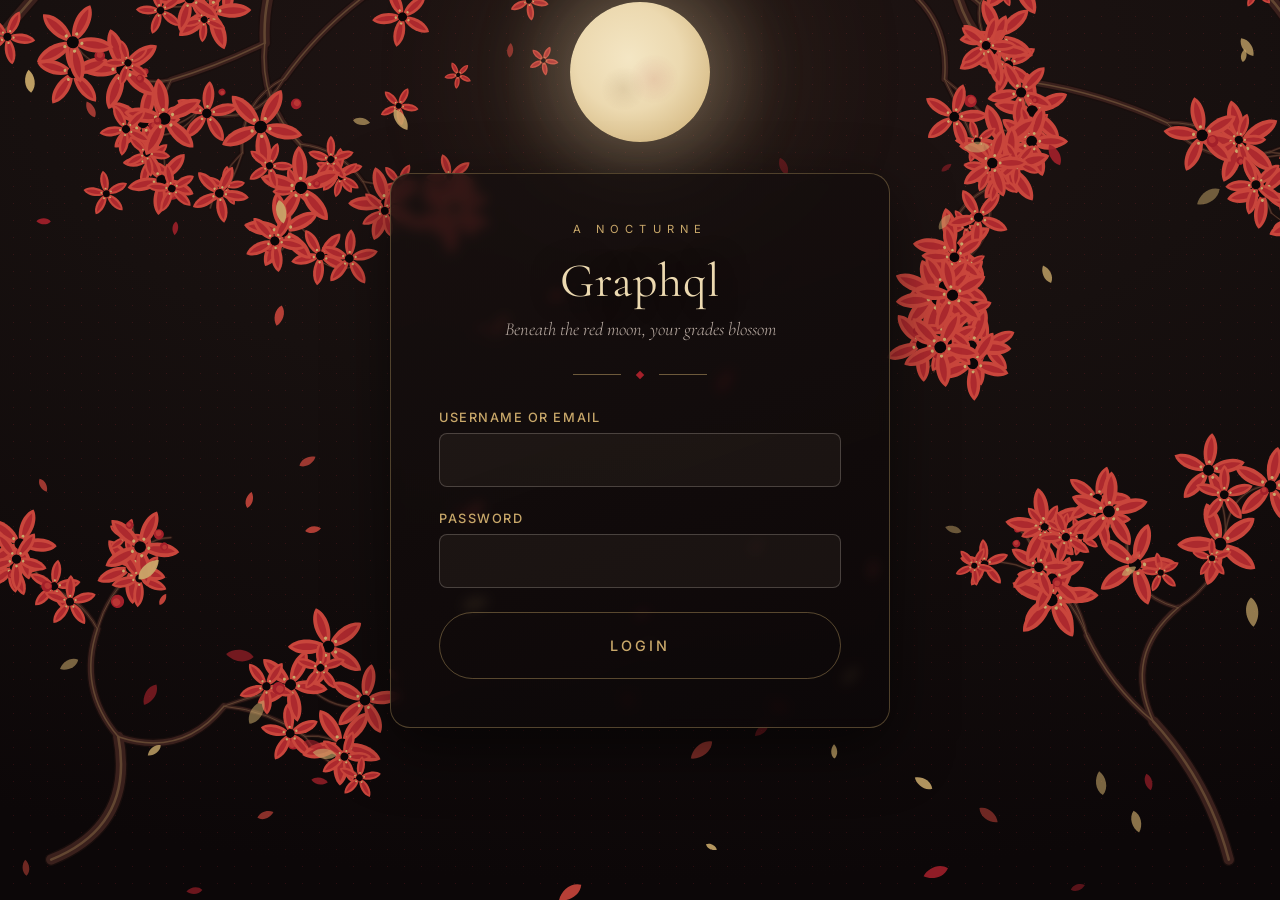
==== index.html @ 43891d24 ""ok2"" ====
<!doctype html>
<html lang="en">
<head>
  <meta charset="UTF-8" />
  <meta name="viewport" content="width=device-width, initial-scale=1.0" />
  <title>Reboot Profile - Night Blossoms</title>
  <link rel="preconnect" href="https://fonts.googleapis.com">
  <link rel="stylesheet" href="https://fonts.googleapis.com/css2?family=Cormorant+Garamond:wght@300;400;500;600&family=Inter:wght@400;500;600&display=swap">
  <link rel="stylesheet" href="/static/style.css" />
</head>
<body>
  <!-- Falling petals, drifting above everything -->
  <canvas id="petal-canvas"></canvas>

  <!-- LOGIN VIEW -->
  <section id="login-view" class="login-container">
    <!-- Elegant blossom tree background -->
    <svg class="blossom-tree-svg" data-width="1000" data-height="800"></svg>

    <!-- Moon -->
    <div class="moon-glow"></div>

    <div class="login-card">
      <p class="login-eyebrow">A Nocturne</p>
      <h1>Graphql</h1>
      <p class="login-subtitle">Beneath the red moon, your grades blossom</p>
      <div class="login-divider">
        <span class="line"></span>
        <span class="dot"></span>
        <span class="line"></span>
      </div>
      <form id="login-form">
        <div class="form-group">
          <label for="identifier">Username or Email</label>
          <input id="identifier" type="text" required />
        </div>

        <div class="form-group">
          <label for="password">Password</label>
          <input id="password" type="password" required />
        </div>

        <button type="submit" class="btn-login">Login</button>
      </form>
      <p id="login-error" class="error-message"></p>
    </div>
  </section>

  <!-- PROFILE VIEW -->
  <div id="profile-view" class="profile-container" style="display:none;">
    <!-- LEFT SIDEBAR -->
    <aside class="sidebar">
      <p class="sidebar-brand">Graphql</p>
      <p class="sidebar-eyebrow">Night Blossoms</p>
      <nav class="nav-menu">
        <button class="nav-item active" data-section="basic-section">
          <span class="nav-label">Profile</span>
        </button>
        <button class="nav-item" data-section="xp-section">
          <span class="nav-label">XP Amount</span>
        </button>
        <button class="nav-item" data-section="progress-section">
          <span class="nav-label">Grades</span>
        </button>
      </nav>
      <button id="logout-button" class="logout-btn">Logout</button>
    </aside>

    <!-- MAIN CONTENT -->
    <main class="main-content">
      <header class="profile-header">
        <p class="eyebrow">A Nocturne</p>
        <h1 id="welcome-title">My Profile</h1>
      </header>

      <!-- SECTION 1: PROFILE -->
      <section id="basic-section" class="content-section">
        <h2>Profile</h2>
        <div class="basic-grid">
          <div class="info-card">
            <ul id="basic-id" class="info-list"></ul>
          </div>
          <div class="info-card">
            <ul id="basic-audit" class="info-list"></ul>
          </div>
        </div>
      </section>

      <!-- SECTION 2: XP Amount -->
      <section id="xp-section" class="content-section">
        <h2>XP Amount</h2>
        <div class="stats-grid section-pair-grid">
          <div class="info-card">
            <ul id="xp-info" class="info-list"></ul>
          </div>
          <div class="graph-container">
            <h3>XP by Project</h3>
            <svg id="xp-by-project-graph" viewBox="0 0 900 400"></svg>
          </div>
        </div>
      </section>

      <!-- SECTION 3: GRADES -->
      <section id="progress-section" class="content-section">
        <h2>Grades</h2>
        <div class="progress-filter">
          <label for="progress-event-select">Change the event:</label>
          <select id="progress-event-select"></select>
        </div>
        <div class="stats-grid section-pair-grid">
          <div class="info-card">
            <ul id="progress-info" class="info-list"></ul>
          </div>
          <div class="graph-container">
            <h3>Solved / To Solve</h3>
            <svg id="pass-fail-ratio-graph" viewBox="0 0 420 320"></svg>
          </div>
        </div>
      </section>
    </main>
  </div>

  <!-- scripts -->
  <script src="./js/blossom-tree.js"></script>
  <script src="./js/petal-canvas.js"></script>
  <script src="./js/config.js"></script>
  <script src="./js/query.js"></script>
  <script src="./js/graphs.js"></script>
  <script src="./js/app.js"></script>
  <script src="./js/sidebar.js"></script>
</body>
</html>
---- static/style.css ----
:root {
  /* Night Blossoms palette */
  --night: #17100f;
  --night-deep: #0c0708;
  --crimson: #a3202a;
  --ember: #c9463c;
  --gold: #c9a86a;
  --moon: #ecd9b0;
  --mist: #d8c9bf;

  --font-serif: 'Cormorant Garamond', Georgia, 'Times New Roman', serif;
  --font-sans: 'Inter', 'Segoe UI', Tahoma, Geneva, Verdana, sans-serif;

  /* Spacing */
  --spacing-xs: 0.5rem;
  --spacing-sm: 1rem;
  --spacing-md: 1.5rem;
  --spacing-lg: 2rem;
  --spacing-xl: 3rem;

  --transition: 0.35s ease;
}

* {
  margin: 0;
  padding: 0;
  box-sizing: border-box;
}

html {
  scroll-behavior: smooth;
}

body {
  font-family: var(--font-sans);
  background:
    radial-gradient(120% 90% at 50% 8%, #201413 0%, #17100f 40%, #0c0708 100%);
  color: var(--mist);
  min-height: 100vh;
  overflow-x: hidden;
  position: relative;
}

/* Gold/crimson stipple texture, echoing a woodblock ground */
body::before {
  content: '';
  position: fixed;
  inset: 0;
  z-index: 0;
  pointer-events: none;
  opacity: 0.5;
  mix-blend-mode: screen;
  background-image:
    radial-gradient(rgba(201, 168, 106, 0.55) 0.5px, transparent 0.5px),
    radial-gradient(rgba(163, 32, 42, 0.4) 0.5px, transparent 0.5px);
  background-size: 10px 10px, 17px 17px;
  background-position: 0 0, 5px 8px;
}

/* Falling petal canvas, sits above the texture, below all content chrome */
#petal-canvas {
  position: fixed;
  inset: 0;
  z-index: 5;
  pointer-events: none;
  width: 100%;
  height: 100%;
}

::selection {
  background: rgba(201, 70, 60, 0.35);
  color: var(--moon);
}

a {
  color: var(--gold);
}

/* ===== SHARED DECORATIVE MOON ===== */
.moon-glow {
  position: absolute;
  left: 50%;
  top: 8%;
  transform: translate(-50%, -50%);
  z-index: 1;
  width: 140px;
  height: 140px;
  border-radius: 50%;
  pointer-events: none;
  background: radial-gradient(circle at 42% 40%, #f4e6c4 0%, #ecd9b0 45%, #d8bd88 78%, #c9a86a 100%);
  box-shadow:
    0 0 70px 24px rgba(236, 217, 176, 0.28),
    0 0 160px 60px rgba(201, 168, 106, 0.14);
}

.moon-glow::after {
  content: '';
  position: absolute;
  inset: 0;
  border-radius: 50%;
  opacity: 0.3;
  background-image:
    radial-gradient(circle at 60% 55%, rgba(163, 32, 42, 0.35), transparent 22%),
    radial-gradient(circle at 38% 62%, rgba(120, 80, 40, 0.4), transparent 18%);
}

/* ===== LOGIN VIEW ===== */
.login-container {
  min-height: 100vh;
  display: flex;
  align-items: center;
  justify-content: center;
  padding: var(--spacing-lg);
  position: relative;
  overflow: hidden;
}

.login-eyebrow {
  position: relative;
  z-index: 10;
  text-align: center;
  font-size: 0.7rem;
  text-transform: uppercase;
  letter-spacing: 0.55em;
  color: var(--gold);
  margin-bottom: var(--spacing-sm);
}

.login-card {
  background: linear-gradient(160deg, rgba(23, 16, 15, 0.82) 0%, rgba(12, 7, 8, 0.9) 100%);
  backdrop-filter: blur(6px);
  border-radius: 20px;
  padding: var(--spacing-xl);
  max-width: 500px;
  width: 100%;
  box-shadow: 0 20px 60px rgba(0, 0, 0, 0.55);
  position: relative;
  z-index: 10;
  border: 1px solid rgba(201, 168, 106, 0.35);
}

.login-card h1 {
  font-size: 3rem;
  font-weight: 400;
  color: var(--moon);
  margin-bottom: var(--spacing-xs);
  text-align: center;
  font-family: var(--font-serif);
  letter-spacing: 0.02em;
  text-shadow: 0 2px 30px rgba(12, 7, 8, 0.9);
}

.login-subtitle {
  text-align: center;
  color: var(--mist);
  opacity: 0.85;
  margin-bottom: var(--spacing-lg);
  font-size: 1.15rem;
  font-family: var(--font-serif);
  font-style: italic;
  font-weight: 300;
}

.login-divider {
  display: flex;
  align-items: center;
  justify-content: center;
  gap: var(--spacing-sm);
  margin: 0 0 var(--spacing-lg);
}

.login-divider span.line {
  height: 1px;
  width: 48px;
  background: rgba(201, 168, 106, 0.5);
}

.login-divider span.dot {
  width: 6px;
  height: 6px;
  transform: rotate(45deg);
  background: var(--crimson);
}

.form-group {
  margin-bottom: var(--spacing-md);
}

.form-group label {
  display: block;
  margin-bottom: var(--spacing-xs);
  color: var(--gold);
  font-weight: 500;
  font-size: 0.8rem;
  text-transform: uppercase;
  letter-spacing: 0.12em;
}

.form-group input {
  width: 100%;
  padding: var(--spacing-sm);
  background: rgba(236, 217, 176, 0.05);
  border: 1px solid rgba(216, 201, 191, 0.25);
  border-radius: 8px;
  font-size: 1rem;
  font-family: var(--font-sans);
  color: var(--mist);
  transition: var(--transition);
}

.form-group input::placeholder {
  color: rgba(216, 201, 191, 0.4);
}

.form-group input:focus {
  outline: none;
  border-color: var(--gold);
  background: rgba(236, 217, 176, 0.08);
  box-shadow: 0 0 0 3px rgba(201, 168, 106, 0.15);
}

.btn-login {
  width: 100%;
  padding: var(--spacing-md);
  background: transparent;
  color: var(--gold);
  border: 1px solid rgba(201, 168, 106, 0.4);
  border-radius: 999px;
  font-size: 0.9rem;
  font-weight: 500;
  cursor: pointer;
  transition: var(--transition);
  text-transform: uppercase;
  letter-spacing: 0.2em;
  font-family: var(--font-sans);
}

.btn-login:hover {
  border-color: var(--gold);
  background: rgba(201, 168, 106, 0.1);
}

.error-message {
  color: var(--ember);
  margin: var(--spacing-md) auto 0;
  padding: 0.45rem 0.7rem;
  background: rgba(163, 32, 42, 0.12);
  border: 1px solid rgba(163, 32, 42, 0.3);
  border-radius: 8px;
  text-align: center;
  font-size: 0.9rem;
}

.error-message:empty {
  display: none;
}

/* Blossom tree SVG styling */
.blossom-tree-svg {
  position: absolute;
  top: 0;
  left: 0;
  width: 100%;
  height: 100%;
  pointer-events: none;
  z-index: 0;
}

/* ===== PROFILE LAYOUT ===== */
.profile-container {
  display: grid;
  grid-template-columns: 260px 1fr;
  min-height: 100vh;
  gap: 0;
  position: relative;
  z-index: 10;
}

/* SIDEBAR */
.sidebar {
  background: linear-gradient(180deg, rgba(23, 16, 15, 0.9) 0%, rgba(12, 7, 8, 0.95) 100%);
  padding: var(--spacing-lg) var(--spacing-md);
  position: sticky;
  top: 0;
  max-height: 100vh;
  overflow-y: auto;
  border-right: 1px solid rgba(201, 168, 106, 0.25);
  display: flex;
  flex-direction: column;
  backdrop-filter: blur(6px);
}

.sidebar-brand {
  font-family: var(--font-serif);
  font-size: 1.5rem;
  color: var(--moon);
  text-align: center;
  margin-bottom: var(--spacing-xs);
  letter-spacing: 0.03em;
}

.sidebar-eyebrow {
  text-align: center;
  font-size: 0.62rem;
  text-transform: uppercase;
  letter-spacing: 0.4em;
  color: var(--gold);
  opacity: 0.8;
  margin-bottom: var(--spacing-lg);
}

.nav-menu {
  display: flex;
  flex-direction: column;
  gap: var(--spacing-xs);
  flex: 1;
}

.nav-item {
  display: flex;
  align-items: center;
  gap: var(--spacing-sm);
  padding: var(--spacing-md);
  background: transparent;
  border: 1px solid transparent;
  border-radius: 10px;
  cursor: pointer;
  transition: var(--transition);
  font-size: 0.95rem;
  color: var(--mist);
  font-weight: 500;
  text-align: left;
  font-family: var(--font-sans);
}

.nav-item:hover {
  background: rgba(201, 168, 106, 0.08);
  border-color: rgba(201, 168, 106, 0.2);
  transform: translateX(4px);
}

.nav-item.active {
  background: linear-gradient(135deg, rgba(163, 32, 42, 0.35) 0%, rgba(201, 70, 60, 0.25) 100%);
  color: var(--moon);
  border-color: rgba(201, 168, 106, 0.4);
  box-shadow: 0 4px 16px rgba(163, 32, 42, 0.25);
}

.nav-label {
  font-weight: 500;
  letter-spacing: 0.02em;
}

.logout-btn {
  padding: var(--spacing-md);
  background: transparent;
  color: var(--gold);
  border: 1px solid rgba(201, 168, 106, 0.4);
  border-radius: 999px;
  cursor: pointer;
  font-weight: 500;
  font-size: 0.85rem;
  letter-spacing: 0.15em;
  text-transform: uppercase;
  transition: var(--transition);
  margin-top: auto;
}

.logout-btn:hover {
  background: rgba(201, 168, 106, 0.1);
  border-color: var(--gold);
}

/* MAIN CONTENT */
.main-content {
  padding: var(--spacing-xl);
  overflow-y: auto;
  position: relative;
}

.profile-header {
  margin-bottom: var(--spacing-xl);
  padding-bottom: var(--spacing-lg);
  border-bottom: 1px solid rgba(201, 168, 106, 0.3);
  position: relative;
}

.profile-header .eyebrow {
  font-size: 0.7rem;
  text-transform: uppercase;
  letter-spacing: 0.45em;
  color: var(--gold);
  margin-bottom: var(--spacing-xs);
}

.profile-header h1 {
  font-size: 2.75rem;
  font-weight: 400;
  color: var(--moon);
  font-family: var(--font-serif);
  letter-spacing: 0.02em;
  text-shadow: 0 2px 24px rgba(12, 7, 8, 0.9);
}

/* CONTENT SECTIONS */
.content-section {
  margin-bottom: var(--spacing-xl);
  scroll-margin-top: 100px;
}

.content-section h2 {
  font-size: 1.7rem;
  font-weight: 400;
  color: var(--moon);
  margin-bottom: var(--spacing-md);
  padding-bottom: var(--spacing-sm);
  border-bottom: 1px solid rgba(201, 168, 106, 0.3);
  font-family: var(--font-serif);
  letter-spacing: 0.02em;
}

.progress-filter {
  margin: 0 0 var(--spacing-md);
}

.progress-filter label {
  display: block;
  margin-bottom: 0.5rem;
  color: var(--gold);
  font-size: 0.75rem;
  text-transform: uppercase;
  letter-spacing: 0.14em;
}

#progress-event-select {
  width: 100%;
  padding: 0.72rem 0.8rem;
  background: rgba(12, 7, 8, 0.7);
  color: var(--mist);
  border: 1px solid rgba(201, 168, 106, 0.35);
  border-radius: 8px;
  font-family: var(--font-sans);
  font-size: 0.82rem;
}

#progress-event-select:focus {
  outline: none;
  border-color: var(--gold);
  box-shadow: 0 0 0 3px rgba(201, 168, 106, 0.14);
}

.info-card {
  background: linear-gradient(160deg, rgba(23, 16, 15, 0.7) 0%, rgba(12, 7, 8, 0.8) 100%);
  border-radius: 15px;
  padding: var(--spacing-lg);
  box-shadow: 0 4px 20px rgba(0, 0, 0, 0.35);
  border-left: 1px solid rgba(201, 168, 106, 0.15);
  border-top: 1px solid rgba(201, 168, 106, 0.15);
  border-right: 1px solid rgba(201, 168, 106, 0.15);
  border-bottom: 1px solid rgba(201, 168, 106, 0.15);
  transition: var(--transition);
}

.info-card:hover {
  box-shadow: 0 8px 28px rgba(163, 32, 42, 0.2);
}

.info-list {
  list-style: none;
}

.info-list li {
  padding: var(--spacing-md) 0;
  border-bottom: 1px solid rgba(216, 201, 191, 0.1);
  display: block;
  font-size: 1.05rem;
  color: var(--mist);
}

.info-list li:last-child {
  border-bottom: none;
}

.metric-label {
  font-size: 0.82rem;
  letter-spacing: 0.14em;
  text-transform: uppercase;
  color: var(--gold);
  margin-bottom: 0.55rem;
  font-weight: 600;
}

.metric-value {
  font-size: 0.75rem;
  line-height: 1;
  color: var(--moon);
  font-family: var(--font-sans);
  font-weight: 400;
  letter-spacing: 0.02em;
}

.info-list strong {
  color: var(--gold);
  font-weight: 600;
}

.audit-ratio-widget {
  display: flex;
  flex-direction: column;
  gap: 0.95rem;
}

.audit-ratio-title {
  color: var(--moon);
  margin-bottom: 0.1rem;
  font-size: 0.92rem;
  font-family: var(--font-sans);
  font-weight: 500;
  letter-spacing: 0.14em;
  text-transform: uppercase;
  text-align: left;
}

.audit-bar-row {
  display: flex;
  flex-direction: column;
  gap: 0.35rem;
}

.audit-bar-top {
  display: flex;
  justify-content: space-between;
  align-items: baseline;
  gap: 0.75rem;
}

.audit-bar-label {
  font-size: 0.75rem;
  letter-spacing: 0.12em;
  text-transform: uppercase;
  color: var(--gold);
  font-weight: 600;
}

.audit-bar-value {
  font-size: 0.82rem;
  color: var(--mist);
  font-weight: 500;
}

.audit-bar-track {
  width: 100%;
  height: 4px;
  background: rgba(216, 201, 191, 0.22);
  border-radius: 999px;
  overflow: hidden;
}

.audit-bar-fill {
  height: 100%;
  border-radius: 999px;
}

.audit-bar-fill-done {
  background: linear-gradient(90deg, var(--ember) 0%, var(--crimson) 100%);
}

.audit-bar-fill-received {
  background: rgba(236, 217, 176, 0.92);
}

.audit-ratio-number {
  margin-top: 0.55rem;
  font-family: var(--font-sans);
  font-size: 3rem;
  line-height: 1;
  color: var(--moon);
  font-weight: 400;
}

.basic-grid {
  display: grid;
  grid-template-columns: 1.2fr 1.55fr;
  gap: var(--spacing-lg);
  align-items: stretch;
}

.basic-grid .info-card {
  height: 100%;
}

.program-cohort-widget {
  display: flex;
  flex-direction: column;
  gap: 0.9rem;
}

.program-cohort-title {
  color: var(--moon);
  margin-bottom: 0.05rem;
  font-size: 0.92rem;
  font-family: var(--font-sans);
  font-weight: 500;
  letter-spacing: 0.14em;
  text-transform: uppercase;
}

.program-cohort-name {
  font-size: 3rem;
  color: var(--moon);
  font-family: var(--font-sans);
  font-weight: 400;
  letter-spacing: 0.02em;
  line-height: 1;
}

.program-cohort-heading {
  display: flex;
  align-items: center;
  gap: 0;
}

.program-cohort-status-row {
  display: flex;
  align-items: center;
  gap: 0;
}

.program-cohort-status {
  display: inline-block;
  align-self: flex-start;
  padding: 0.45rem 0.9rem;
  border-radius: 2px;
  background: linear-gradient(90deg, var(--ember) 0%, var(--crimson) 100%);
  color: var(--moon);
  font-weight: 700;
  font-size: 0.72rem;
  letter-spacing: 0.12em;
  text-transform: uppercase;
}

.program-cohort-details {
  display: grid;
  grid-template-columns: repeat(2, minmax(0, 1fr));
  gap: 0.8rem;
  margin-top: 0.2rem;
}

.program-cohort-detail-item {
  display: flex;
  flex-direction: column;
  gap: 0.28rem;
}

.program-cohort-detail-label {
  font-size: 0.82rem;
  letter-spacing: 0.14em;
  text-transform: uppercase;
  color: var(--gold);
  font-weight: 600;
}

.program-cohort-detail-value {
  font-size: 0.75rem;
  color: var(--moon);
  line-height: 1;
  font-family: var(--font-sans);
  font-weight: 400;
  letter-spacing: 0.02em;
}

.program-cohort-cohorts-label {
  margin-top: 0.25rem;
  font-size: 0.82rem;
  letter-spacing: 0.14em;
  text-transform: uppercase;
  color: var(--gold);
  font-weight: 600;
}

.program-cohort-cohort {
  align-self: flex-start;
  margin-top: -0.35rem;
  color: var(--moon);
  border: 1px solid rgba(201, 168, 106, 0.9);
  padding: 0.34rem 0.9rem;
  font-weight: 600;
  letter-spacing: 0.08em;
  text-transform: uppercase;
  font-size: 0.8rem;
}

@media (max-width: 560px) {
  .program-cohort-details {
    grid-template-columns: 1fr;
  }
}

/* STATISTICS SECTION */
.stats-grid {
  display: grid;
  grid-template-columns: repeat(auto-fit, minmax(350px, 1fr));
  gap: var(--spacing-lg);
  margin-top: var(--spacing-lg);
}

.section-pair-grid {
  margin-top: var(--spacing-sm);
}

#xp-section .section-pair-grid {
  grid-template-columns: minmax(200px, 0.75fr) minmax(0, 2.25fr);
}

.section-pair-grid .info-card,
.section-pair-grid .graph-container {
  height: 100%;
  min-width: 0;
}

#xp-section .graph-container {
  overflow: hidden;
}

.graph-container {
  background: linear-gradient(160deg, rgba(23, 16, 15, 0.7) 0%, rgba(12, 7, 8, 0.8) 100%);
  border-radius: 15px;
  padding: var(--spacing-lg);
  box-shadow: 0 4px 20px rgba(0, 0, 0, 0.35);
  border-top: 1px solid rgba(201, 168, 106, 0.35);
  border-left: 1px solid rgba(201, 168, 106, 0.15);
  border-right: 1px solid rgba(201, 168, 106, 0.15);
  border-bottom: 1px solid rgba(201, 168, 106, 0.15);
}

.graph-container h3 {
  color: var(--moon);
  margin-bottom: var(--spacing-md);
  font-size: 0.92rem;
  font-family: var(--font-sans);
  font-weight: 500;
  letter-spacing: 0.14em;
  text-transform: uppercase;
  text-align: center;
}

svg {
  width: 100%;
  height: auto;
}

/* ===== RESPONSIVE DESIGN ===== */

/* Tablet and small desktop (768px - 1023px) */
@media (max-width: 1023px) and (min-width: 768px) {
  .profile-container {
    grid-template-columns: 190px 1fr;
  }

  .sidebar {
    padding: var(--spacing-md);
  }

  .nav-item {
    padding: var(--spacing-md) var(--spacing-sm);
  }

  .main-content {
    padding: var(--spacing-lg);
  }

  .login-card {
    padding: var(--spacing-lg);
  }

  .stats-grid {
    grid-template-columns: 1fr;
  }

  #xp-section .section-pair-grid {
    grid-template-columns: 1fr;
  }

  .basic-grid {
    grid-template-columns: 1fr;
  }
}

/* Mobile (below 768px) */
@media (max-width: 767px) {
  .basic-grid {
    grid-template-columns: 1fr;
    gap: var(--spacing-md);
  }

  .stats-grid,
  .section-pair-grid,
  #xp-section .section-pair-grid {
    grid-template-columns: 1fr;
    gap: var(--spacing-md);
  }

  .profile-container {
    grid-template-columns: 1fr;
    grid-template-rows: auto 1fr;
  }

  .sidebar {
    position: sticky;
    top: 0;
    height: auto;
    padding: var(--spacing-md);
    flex-direction: row;
    align-items: center;
    overflow-x: auto;
    overflow-y: visible;
    border-right: none;
    border-bottom: 1px solid rgba(201, 168, 106, 0.3);
    z-index: 100;
  }

  .sidebar-brand,
  .sidebar-eyebrow {
    display: none;
  }

  .nav-menu {
    display: flex;
    flex-direction: row;
    gap: var(--spacing-sm);
    flex-wrap: nowrap;
    overflow-x: auto;
    -webkit-overflow-scrolling: touch;
  }

  .nav-item {
    white-space: nowrap;
    flex-shrink: 0;
    font-size: 0.9rem;
    padding: var(--spacing-sm);
  }

  .nav-label {
    display: inline;
  }

  .logout-btn {
    position: fixed;
    bottom: var(--spacing-md);
    right: var(--spacing-md);
    width: 44px;
    height: 44px;
    border-radius: 50%;
    padding: 0;
    display: flex;
    align-items: center;
    justify-content: center;
    z-index: 200;
    background: rgba(12, 7, 8, 0.85);
    backdrop-filter: blur(6px);
    font-size: 0;
  }

  .logout-btn::before {
    content: "\23FB";
    font-size: 1rem;
    line-height: 1;
  }

  .main-content {
    padding: var(--spacing-md);
  }

  .info-card,
  .graph-container {
    padding: var(--spacing-md);
  }

  .program-cohort-name {
    font-size: clamp(2rem, 12vw, 2.7rem);
  }

  .audit-ratio-number {
    font-size: clamp(2.2rem, 11vw, 2.8rem);
  }

  #xp-by-project-graph {
    min-height: 300px;
  }

  .profile-header h1 {
    font-size: 1.8rem;
  }

  .content-section h2 {
    font-size: 1.4rem;
  }

  .stats-grid {
    grid-template-columns: 1fr;
  }

  .login-card {
    padding: var(--spacing-lg);
    margin: auto;
  }

  .login-card h1 {
    font-size: 2.2rem;
  }

  .moon-glow {
    width: 90px;
    height: 90px;
  }
}

/* Small Mobile (max 480px) */
@media (max-width: 480px) {
  :root {
    --spacing-lg: 1.5rem;
    --spacing-md: 1rem;
  }

  .profile-header h1 {
    font-size: 1.5rem;
  }

  .content-section h2 {
    font-size: 1.2rem;
  }

  .nav-item {
    padding: var(--spacing-sm) var(--spacing-xs);
  }

  .info-card {
    padding: var(--spacing-md);
  }

  .graph-container {
    padding: var(--spacing-md);
  }

  .login-card {
    padding: var(--spacing-md);
  }

  .login-card h1 {
    font-size: 1.6rem;
  }
}

/* ===== SCROLLBAR STYLING ===== */
::-webkit-scrollbar {
  width: 8px;
  height: 8px;
}

::-webkit-scrollbar-track {
  background: var(--night-deep);
}

::-webkit-scrollbar-thumb {
  background: var(--ember);
  border-radius: 10px;
}

::-webkit-scrollbar-thumb:hover {
  background: var(--gold);
}

/* Zip-style 3D chart hover motion */
#pass-fail-ratio-graph .slice {
  cursor: pointer;
  transition: transform 0.28s cubic-bezier(0.22, 1, 0.36, 1);
  transform: translate(0, 0);
}

#pass-fail-ratio-graph .slice:hover {
  transform: translate(var(--tx), var(--ty));
}

#pass-fail-ratio-graph .slice path {
  transition: filter 0.28s ease;
}

#pass-fail-ratio-graph .slice:hover path {
  filter: brightness(1.12);
}

#xp-by-project-graph .bar {
  cursor: pointer;
  transition:
    transform 0.25s cubic-bezier(0.22, 1, 0.36, 1),
    filter 0.25s ease;
}

#xp-by-project-graph .bar:hover {
  transform: translateY(-10px);
  filter: brightness(1.12);
}

#xp-by-project-graph .bar .bar-xp-value {
  opacity: 0;
  transition: opacity 0.2s ease;
  pointer-events: none;
}

#xp-by-project-graph .bar:hover .bar-xp-value {
  opacity: 1;
}
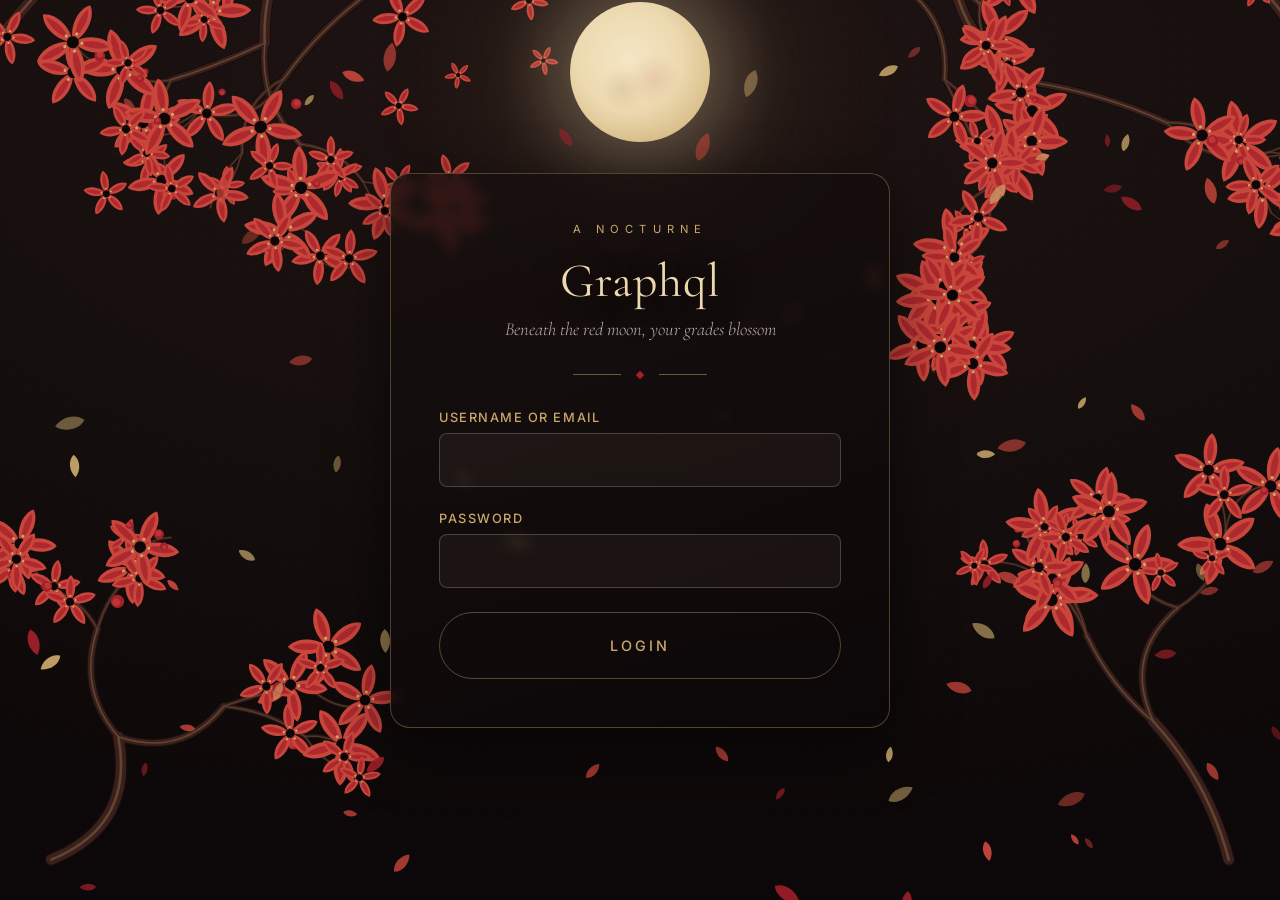
==== commit b75b45ac: ""now2"" ====
--- a/index.html
+++ b/index.html
@@ -6,7 +6,7 @@
   <title>Reboot Profile - Night Blossoms</title>
   <link rel="preconnect" href="https://fonts.googleapis.com">
   <link rel="stylesheet" href="https://fonts.googleapis.com/css2?family=Cormorant+Garamond:wght@300;400;500;600&family=Inter:wght@400;500;600&display=swap">
-  <link rel="stylesheet" href="/static/style.css" />
+  <link rel="stylesheet" href="./static/style.css" />
 </head>
 <body>
   <!-- Falling petals, drifting above everything -->
@@ -121,12 +121,12 @@
   </div>
 
   <!-- scripts -->
-  <script src="./js/blossom-tree.js"></script>
-  <script src="./js/petal-canvas.js"></script>
-  <script src="./js/config.js"></script>
-  <script src="./js/query.js"></script>
-  <script src="./js/graphs.js"></script>
-  <script src="./js/app.js"></script>
-  <script src="./js/sidebar.js"></script>
+  <script src="../js/blossom-tree.js"></script>
+  <script src="../js/petal-canvas.js"></script>
+  <script src="../js/config.js"></script>
+  <script src="../js/query.js"></script>
+  <script src="../js/graphs.js"></script>
+  <script src="../js/app.js"></script>
+  <script src="../js/sidebar.js"></script>
 </body>
-</html>
+</html>
--- a/static/style.css
+++ b/static/style.css
@@ -589,113 +589,6 @@
   height: 100%;
 }
 
-.program-cohort-widget {
-  display: flex;
-  flex-direction: column;
-  gap: 0.9rem;
-}
-
-.program-cohort-title {
-  color: var(--moon);
-  margin-bottom: 0.05rem;
-  font-size: 0.92rem;
-  font-family: var(--font-sans);
-  font-weight: 500;
-  letter-spacing: 0.14em;
-  text-transform: uppercase;
-}
-
-.program-cohort-name {
-  font-size: 3rem;
-  color: var(--moon);
-  font-family: var(--font-sans);
-  font-weight: 400;
-  letter-spacing: 0.02em;
-  line-height: 1;
-}
-
-.program-cohort-heading {
-  display: flex;
-  align-items: center;
-  gap: 0;
-}
-
-.program-cohort-status-row {
-  display: flex;
-  align-items: center;
-  gap: 0;
-}
-
-.program-cohort-status {
-  display: inline-block;
-  align-self: flex-start;
-  padding: 0.45rem 0.9rem;
-  border-radius: 2px;
-  background: linear-gradient(90deg, var(--ember) 0%, var(--crimson) 100%);
-  color: var(--moon);
-  font-weight: 700;
-  font-size: 0.72rem;
-  letter-spacing: 0.12em;
-  text-transform: uppercase;
-}
-
-.program-cohort-details {
-  display: grid;
-  grid-template-columns: repeat(2, minmax(0, 1fr));
-  gap: 0.8rem;
-  margin-top: 0.2rem;
-}
-
-.program-cohort-detail-item {
-  display: flex;
-  flex-direction: column;
-  gap: 0.28rem;
-}
-
-.program-cohort-detail-label {
-  font-size: 0.82rem;
-  letter-spacing: 0.14em;
-  text-transform: uppercase;
-  color: var(--gold);
-  font-weight: 600;
-}
-
-.program-cohort-detail-value {
-  font-size: 0.75rem;
-  color: var(--moon);
-  line-height: 1;
-  font-family: var(--font-sans);
-  font-weight: 400;
-  letter-spacing: 0.02em;
-}
-
-.program-cohort-cohorts-label {
-  margin-top: 0.25rem;
-  font-size: 0.82rem;
-  letter-spacing: 0.14em;
-  text-transform: uppercase;
-  color: var(--gold);
-  font-weight: 600;
-}
-
-.program-cohort-cohort {
-  align-self: flex-start;
-  margin-top: -0.35rem;
-  color: var(--moon);
-  border: 1px solid rgba(201, 168, 106, 0.9);
-  padding: 0.34rem 0.9rem;
-  font-weight: 600;
-  letter-spacing: 0.08em;
-  text-transform: uppercase;
-  font-size: 0.8rem;
-}
-
-@media (max-width: 560px) {
-  .program-cohort-details {
-    grid-template-columns: 1fr;
-  }
-}
-
 /* STATISTICS SECTION */
 .stats-grid {
   display: grid;
@@ -876,10 +769,6 @@
     padding: var(--spacing-md);
   }
 
-  .program-cohort-name {
-    font-size: clamp(2rem, 12vw, 2.7rem);
-  }
-
   .audit-ratio-number {
     font-size: clamp(2.2rem, 11vw, 2.8rem);
   }
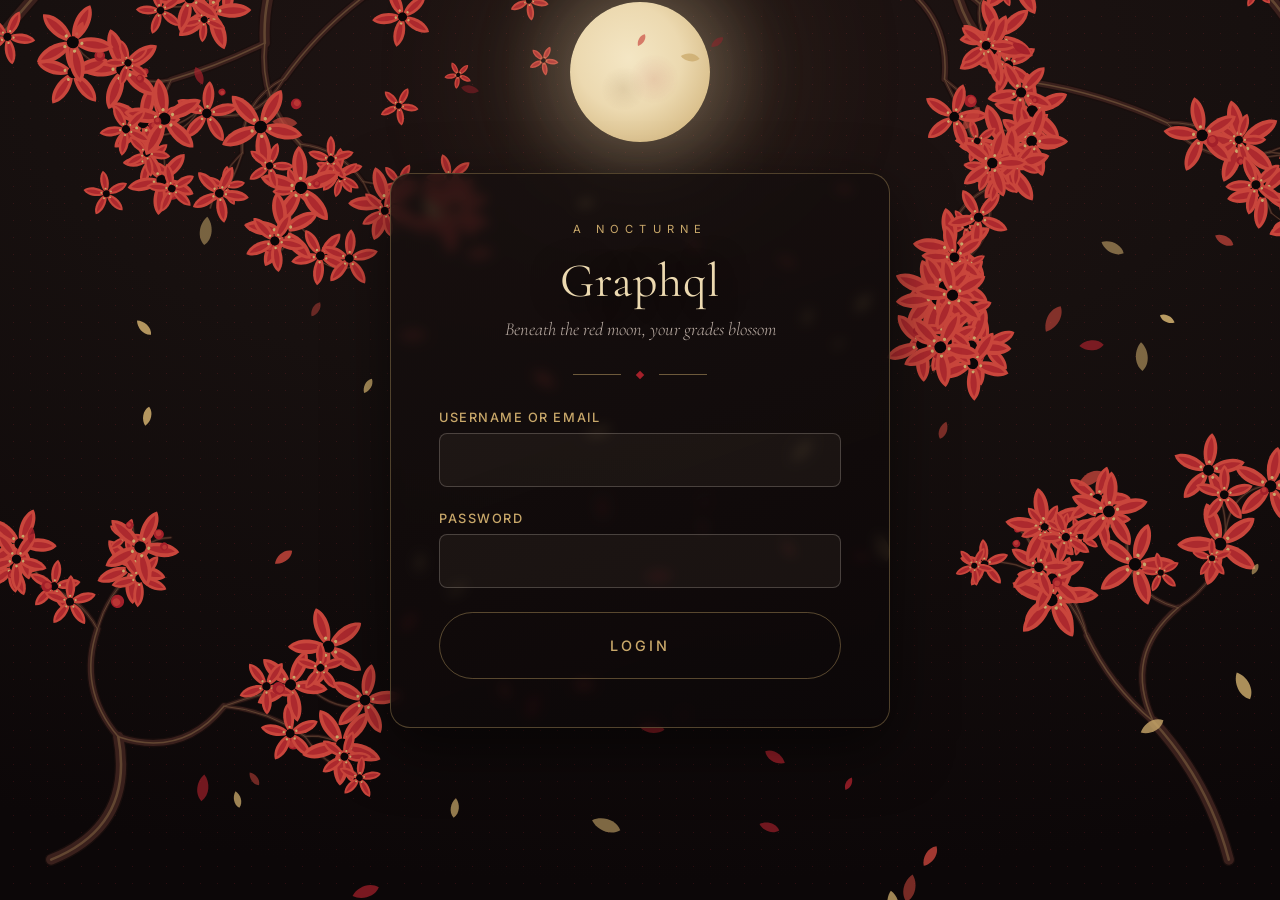
==== commit 77fc6335: "yes" ====
--- a/index.html
+++ b/index.html
@@ -126,7 +126,22 @@
   <script src="../js/config.js"></script>
   <script src="../js/query.js"></script>
   <script src="../js/graphs.js"></script>
-  <script src="../js/app.js"></script>
+
+  <!-- app modules: order matters (top-level code runs on load) -->
+  <script src="../js/dom.js"></script>
+  <script src="../js/state.js"></script>
+  <script src="../js/utils.js"></script>
+  <script src="../js/api.js"></script>
+  <script src="../js/ui.js"></script>
+  <script src="../js/auth.js"></script>
+  <script src="../js/audit.js"></script>
+  <script src="../js/user.js"></script>
+  <script src="../js/xp.js"></script>
+  <script src="../js/grades-filter.js"></script>
+  <script src="../js/grades.js"></script>
+  <script src="../js/profile.js"></script>
+  <script src="../js/events.js"></script>
+
   <script src="../js/sidebar.js"></script>
 </body>
 </html>
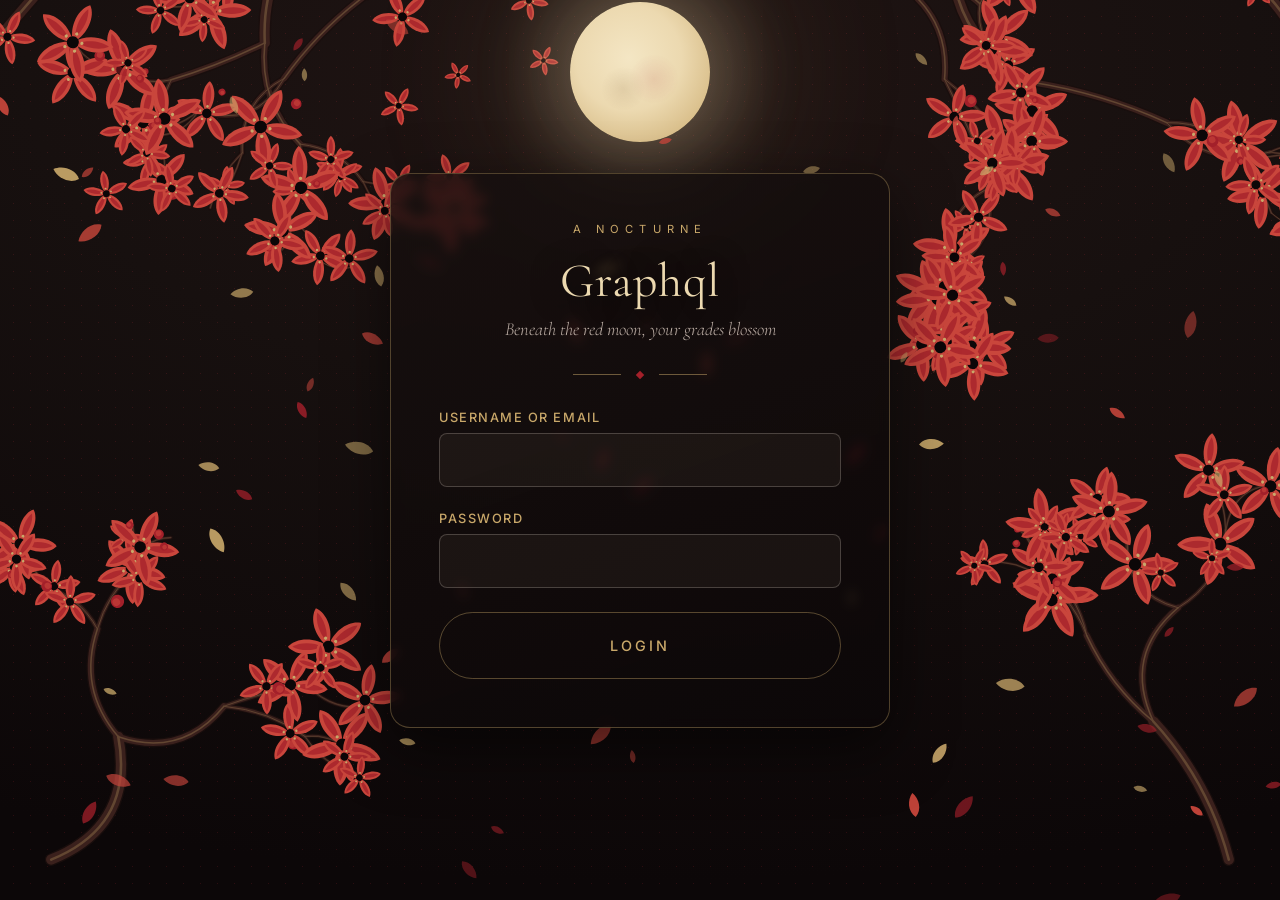
==== commit a9ea3e88: "ha" ====
--- a/index.html
+++ b/index.html
@@ -7,6 +7,7 @@
   <link rel="preconnect" href="https://fonts.googleapis.com">
   <link rel="stylesheet" href="https://fonts.googleapis.com/css2?family=Cormorant+Garamond:wght@300;400;500;600&family=Inter:wght@400;500;600&display=swap">
   <link rel="stylesheet" href="./static/style.css" />
+  <link rel="icon" href="data:,">
 </head>
 <body>
   <!-- Falling petals, drifting above everything -->
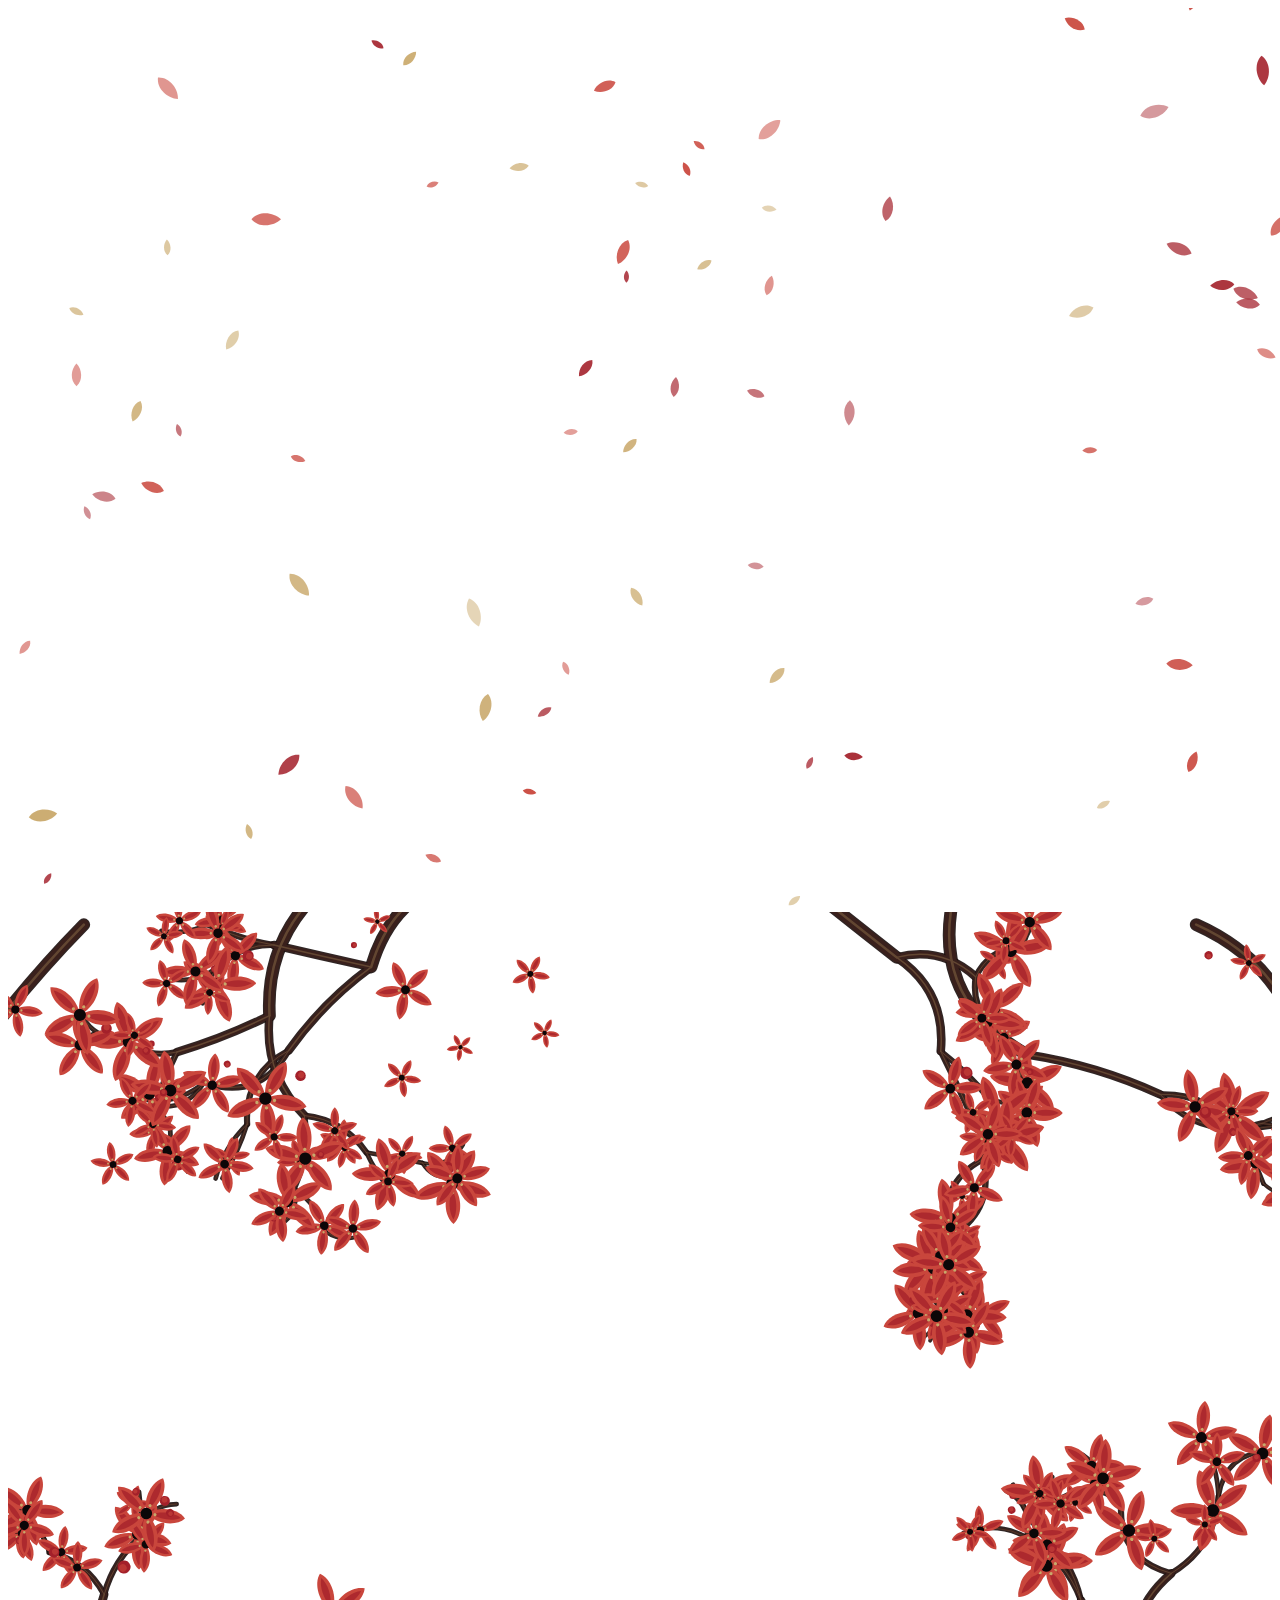
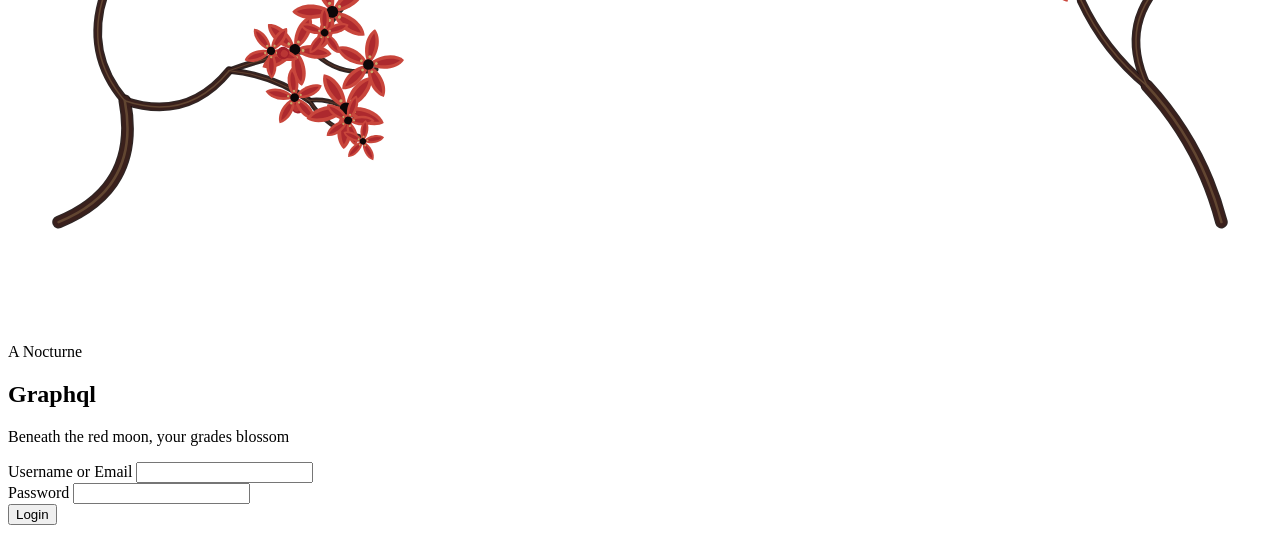
==== commit 6069e93c: "sama" ====
--- a/index.html
+++ b/index.html
@@ -6,7 +6,7 @@
   <title>Reboot Profile - Night Blossoms</title>
   <link rel="preconnect" href="https://fonts.googleapis.com">
   <link rel="stylesheet" href="https://fonts.googleapis.com/css2?family=Cormorant+Garamond:wght@300;400;500;600&family=Inter:wght@400;500;600&display=swap">
-  <link rel="stylesheet" href="./static/style.css" />
+  <link rel="stylesheet" href=".style.css" />
   <link rel="icon" href="data:,">
 </head>
 <body>
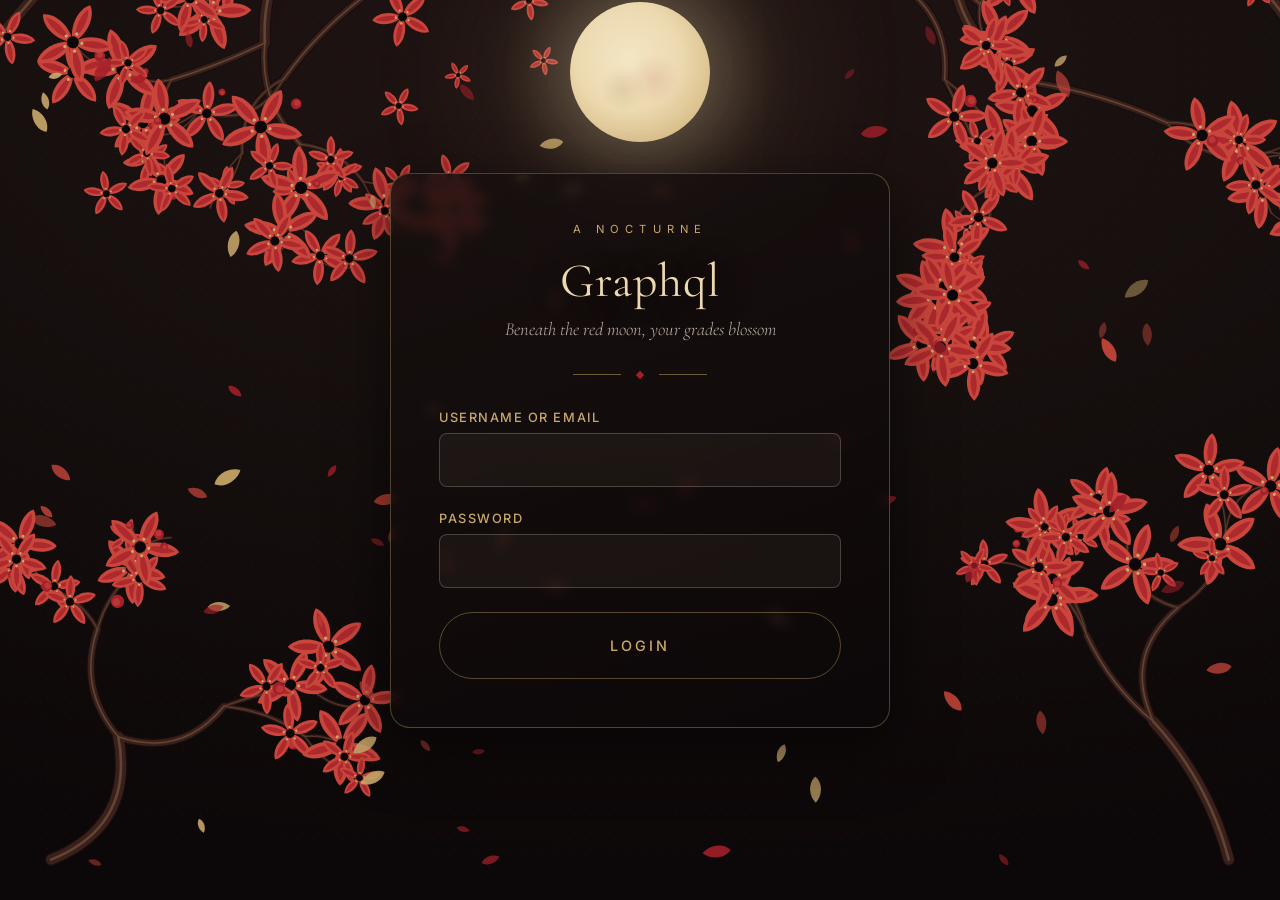
==== commit 202d5909: "yal" ====
--- a/index.html
+++ b/index.html
@@ -6,7 +6,7 @@
   <title>Reboot Profile - Night Blossoms</title>
   <link rel="preconnect" href="https://fonts.googleapis.com">
   <link rel="stylesheet" href="https://fonts.googleapis.com/css2?family=Cormorant+Garamond:wght@300;400;500;600&family=Inter:wght@400;500;600&display=swap">
-  <link rel="stylesheet" href=".style.css" />
+  <link rel="stylesheet" href="style.css" />
   <link rel="icon" href="data:,">
 </head>
 <body>
--- a/style.css
+++ b/style.css
@@ -0,0 +1,901 @@
+:root {
+  /* Night Blossoms palette */
+  --night: #17100f;
+  --night-deep: #0c0708;
+  --crimson: #a3202a;
+  --ember: #c9463c;
+  --gold: #c9a86a;
+  --moon: #ecd9b0;
+  --mist: #d8c9bf;
+
+  --font-serif: 'Cormorant Garamond', Georgia, 'Times New Roman', serif;
+  --font-sans: 'Inter', 'Segoe UI', Tahoma, Geneva, Verdana, sans-serif;
+
+  /* Spacing */
+  --spacing-xs: 0.5rem;
+  --spacing-sm: 1rem;
+  --spacing-md: 1.5rem;
+  --spacing-lg: 2rem;
+  --spacing-xl: 3rem;
+
+  --transition: 0.35s ease;
+}
+
+* {
+  margin: 0;
+  padding: 0;
+  box-sizing: border-box;
+}
+
+html {
+  scroll-behavior: smooth;
+}
+
+body {
+  font-family: var(--font-sans);
+  background:
+    radial-gradient(120% 90% at 50% 8%, #201413 0%, #17100f 40%, #0c0708 100%);
+  color: var(--mist);
+  min-height: 100vh;
+  overflow-x: hidden;
+  position: relative;
+}
+
+/* Gold/crimson stipple texture, echoing a woodblock ground */
+body::before {
+  content: '';
+  position: fixed;
+  inset: 0;
+  z-index: 0;
+  pointer-events: none;
+  opacity: 0.5;
+  mix-blend-mode: screen;
+  background-image:
+    radial-gradient(rgba(201, 168, 106, 0.55) 0.5px, transparent 0.5px),
+    radial-gradient(rgba(163, 32, 42, 0.4) 0.5px, transparent 0.5px);
+  background-size: 10px 10px, 17px 17px;
+  background-position: 0 0, 5px 8px;
+}
+
+/* Falling petal canvas, sits above the texture, below all content chrome */
+#petal-canvas {
+  position: fixed;
+  inset: 0;
+  z-index: 5;
+  pointer-events: none;
+  width: 100%;
+  height: 100%;
+}
+
+::selection {
+  background: rgba(201, 70, 60, 0.35);
+  color: var(--moon);
+}
+
+a {
+  color: var(--gold);
+}
+
+/* ===== SHARED DECORATIVE MOON ===== */
+.moon-glow {
+  position: absolute;
+  left: 50%;
+  top: 8%;
+  transform: translate(-50%, -50%);
+  z-index: 1;
+  width: 140px;
+  height: 140px;
+  border-radius: 50%;
+  pointer-events: none;
+  background: radial-gradient(circle at 42% 40%, #f4e6c4 0%, #ecd9b0 45%, #d8bd88 78%, #c9a86a 100%);
+  box-shadow:
+    0 0 70px 24px rgba(236, 217, 176, 0.28),
+    0 0 160px 60px rgba(201, 168, 106, 0.14);
+}
+
+.moon-glow::after {
+  content: '';
+  position: absolute;
+  inset: 0;
+  border-radius: 50%;
+  opacity: 0.3;
+  background-image:
+    radial-gradient(circle at 60% 55%, rgba(163, 32, 42, 0.35), transparent 22%),
+    radial-gradient(circle at 38% 62%, rgba(120, 80, 40, 0.4), transparent 18%);
+}
+
+/* ===== LOGIN VIEW ===== */
+.login-container {
+  min-height: 100vh;
+  display: flex;
+  align-items: center;
+  justify-content: center;
+  padding: var(--spacing-lg);
+  position: relative;
+  overflow: hidden;
+}
+
+.login-eyebrow {
+  position: relative;
+  z-index: 10;
+  text-align: center;
+  font-size: 0.7rem;
+  text-transform: uppercase;
+  letter-spacing: 0.55em;
+  color: var(--gold);
+  margin-bottom: var(--spacing-sm);
+}
+
+.login-card {
+  background: linear-gradient(160deg, rgba(23, 16, 15, 0.82) 0%, rgba(12, 7, 8, 0.9) 100%);
+  backdrop-filter: blur(6px);
+  border-radius: 20px;
+  padding: var(--spacing-xl);
+  max-width: 500px;
+  width: 100%;
+  box-shadow: 0 20px 60px rgba(0, 0, 0, 0.55);
+  position: relative;
+  z-index: 10;
+  border: 1px solid rgba(201, 168, 106, 0.35);
+}
+
+.login-card h1 {
+  font-size: 3rem;
+  font-weight: 400;
+  color: var(--moon);
+  margin-bottom: var(--spacing-xs);
+  text-align: center;
+  font-family: var(--font-serif);
+  letter-spacing: 0.02em;
+  text-shadow: 0 2px 30px rgba(12, 7, 8, 0.9);
+}
+
+.login-subtitle {
+  text-align: center;
+  color: var(--mist);
+  opacity: 0.85;
+  margin-bottom: var(--spacing-lg);
+  font-size: 1.15rem;
+  font-family: var(--font-serif);
+  font-style: italic;
+  font-weight: 300;
+}
+
+.login-divider {
+  display: flex;
+  align-items: center;
+  justify-content: center;
+  gap: var(--spacing-sm);
+  margin: 0 0 var(--spacing-lg);
+}
+
+.login-divider span.line {
+  height: 1px;
+  width: 48px;
+  background: rgba(201, 168, 106, 0.5);
+}
+
+.login-divider span.dot {
+  width: 6px;
+  height: 6px;
+  transform: rotate(45deg);
+  background: var(--crimson);
+}
+
+.form-group {
+  margin-bottom: var(--spacing-md);
+}
+
+.form-group label {
+  display: block;
+  margin-bottom: var(--spacing-xs);
+  color: var(--gold);
+  font-weight: 500;
+  font-size: 0.8rem;
+  text-transform: uppercase;
+  letter-spacing: 0.12em;
+}
+
+.form-group input {
+  width: 100%;
+  padding: var(--spacing-sm);
+  background: rgba(236, 217, 176, 0.05);
+  border: 1px solid rgba(216, 201, 191, 0.25);
+  border-radius: 8px;
+  font-size: 1rem;
+  font-family: var(--font-sans);
+  color: var(--mist);
+  transition: var(--transition);
+}
+
+.form-group input::placeholder {
+  color: rgba(216, 201, 191, 0.4);
+}
+
+.form-group input:focus {
+  outline: none;
+  border-color: var(--gold);
+  background: rgba(236, 217, 176, 0.08);
+  box-shadow: 0 0 0 3px rgba(201, 168, 106, 0.15);
+}
+
+.btn-login {
+  width: 100%;
+  padding: var(--spacing-md);
+  background: transparent;
+  color: var(--gold);
+  border: 1px solid rgba(201, 168, 106, 0.4);
+  border-radius: 999px;
+  font-size: 0.9rem;
+  font-weight: 500;
+  cursor: pointer;
+  transition: var(--transition);
+  text-transform: uppercase;
+  letter-spacing: 0.2em;
+  font-family: var(--font-sans);
+}
+
+.btn-login:hover {
+  border-color: var(--gold);
+  background: rgba(201, 168, 106, 0.1);
+}
+
+.error-message {
+  color: var(--ember);
+  margin: var(--spacing-md) auto 0;
+  padding: 0.45rem 0.7rem;
+  background: rgba(163, 32, 42, 0.12);
+  border: 1px solid rgba(163, 32, 42, 0.3);
+  border-radius: 8px;
+  text-align: center;
+  font-size: 0.9rem;
+}
+
+.error-message:empty {
+  display: none;
+}
+
+/* Blossom tree SVG styling */
+.blossom-tree-svg {
+  position: absolute;
+  top: 0;
+  left: 0;
+  width: 100%;
+  height: 100%;
+  pointer-events: none;
+  z-index: 0;
+}
+
+/* ===== PROFILE LAYOUT ===== */
+.profile-container {
+  display: grid;
+  grid-template-columns: 260px 1fr;
+  min-height: 100vh;
+  gap: 0;
+  position: relative;
+  z-index: 10;
+}
+
+/* SIDEBAR */
+.sidebar {
+  background: linear-gradient(180deg, rgba(23, 16, 15, 0.9) 0%, rgba(12, 7, 8, 0.95) 100%);
+  padding: var(--spacing-lg) var(--spacing-md);
+  position: sticky;
+  top: 0;
+  max-height: 100vh;
+  overflow-y: auto;
+  border-right: 1px solid rgba(201, 168, 106, 0.25);
+  display: flex;
+  flex-direction: column;
+  backdrop-filter: blur(6px);
+}
+
+.sidebar-brand {
+  font-family: var(--font-serif);
+  font-size: 1.5rem;
+  color: var(--moon);
+  text-align: center;
+  margin-bottom: var(--spacing-xs);
+  letter-spacing: 0.03em;
+}
+
+.sidebar-eyebrow {
+  text-align: center;
+  font-size: 0.62rem;
+  text-transform: uppercase;
+  letter-spacing: 0.4em;
+  color: var(--gold);
+  opacity: 0.8;
+  margin-bottom: var(--spacing-lg);
+}
+
+.nav-menu {
+  display: flex;
+  flex-direction: column;
+  gap: var(--spacing-xs);
+  flex: 1;
+}
+
+.nav-item {
+  display: flex;
+  align-items: center;
+  gap: var(--spacing-sm);
+  padding: var(--spacing-md);
+  background: transparent;
+  border: 1px solid transparent;
+  border-radius: 10px;
+  cursor: pointer;
+  transition: var(--transition);
+  font-size: 0.95rem;
+  color: var(--mist);
+  font-weight: 500;
+  text-align: left;
+  font-family: var(--font-sans);
+}
+
+.nav-item:hover {
+  background: rgba(201, 168, 106, 0.08);
+  border-color: rgba(201, 168, 106, 0.2);
+  transform: translateX(4px);
+}
+
+.nav-item.active {
+  background: linear-gradient(135deg, rgba(163, 32, 42, 0.35) 0%, rgba(201, 70, 60, 0.25) 100%);
+  color: var(--moon);
+  border-color: rgba(201, 168, 106, 0.4);
+  box-shadow: 0 4px 16px rgba(163, 32, 42, 0.25);
+}
+
+.nav-label {
+  font-weight: 500;
+  letter-spacing: 0.02em;
+}
+
+.logout-btn {
+  padding: var(--spacing-md);
+  background: transparent;
+  color: var(--gold);
+  border: 1px solid rgba(201, 168, 106, 0.4);
+  border-radius: 999px;
+  cursor: pointer;
+  font-weight: 500;
+  font-size: 0.85rem;
+  letter-spacing: 0.15em;
+  text-transform: uppercase;
+  transition: var(--transition);
+  margin-top: auto;
+}
+
+.logout-btn:hover {
+  background: rgba(201, 168, 106, 0.1);
+  border-color: var(--gold);
+}
+
+/* MAIN CONTENT */
+.main-content {
+  padding: var(--spacing-xl);
+  overflow-y: auto;
+  position: relative;
+}
+
+.profile-header {
+  margin-bottom: var(--spacing-xl);
+  padding-bottom: var(--spacing-lg);
+  border-bottom: 1px solid rgba(201, 168, 106, 0.3);
+  position: relative;
+}
+
+.profile-header .eyebrow {
+  font-size: 0.7rem;
+  text-transform: uppercase;
+  letter-spacing: 0.45em;
+  color: var(--gold);
+  margin-bottom: var(--spacing-xs);
+}
+
+.profile-header h1 {
+  font-size: 2.75rem;
+  font-weight: 400;
+  color: var(--moon);
+  font-family: var(--font-serif);
+  letter-spacing: 0.02em;
+  text-shadow: 0 2px 24px rgba(12, 7, 8, 0.9);
+}
+
+/* CONTENT SECTIONS */
+.content-section {
+  margin-bottom: var(--spacing-xl);
+  scroll-margin-top: 100px;
+}
+
+.content-section h2 {
+  font-size: 1.7rem;
+  font-weight: 400;
+  color: var(--moon);
+  margin-bottom: var(--spacing-md);
+  padding-bottom: var(--spacing-sm);
+  border-bottom: 1px solid rgba(201, 168, 106, 0.3);
+  font-family: var(--font-serif);
+  letter-spacing: 0.02em;
+}
+
+.progress-filter {
+  margin: 0 0 var(--spacing-md);
+}
+
+.progress-filter label {
+  display: block;
+  margin-bottom: 0.5rem;
+  color: var(--gold);
+  font-size: 0.75rem;
+  text-transform: uppercase;
+  letter-spacing: 0.14em;
+}
+
+#progress-event-select {
+  width: 100%;
+  padding: 0.72rem 0.8rem;
+  background: rgba(12, 7, 8, 0.7);
+  color: var(--mist);
+  border: 1px solid rgba(201, 168, 106, 0.35);
+  border-radius: 8px;
+  font-family: var(--font-sans);
+  font-size: 0.82rem;
+}
+
+#progress-event-select:focus {
+  outline: none;
+  border-color: var(--gold);
+  box-shadow: 0 0 0 3px rgba(201, 168, 106, 0.14);
+}
+
+.info-card {
+  background: linear-gradient(160deg, rgba(23, 16, 15, 0.7) 0%, rgba(12, 7, 8, 0.8) 100%);
+  border-radius: 15px;
+  padding: var(--spacing-lg);
+  box-shadow: 0 4px 20px rgba(0, 0, 0, 0.35);
+  border-left: 1px solid rgba(201, 168, 106, 0.15);
+  border-top: 1px solid rgba(201, 168, 106, 0.15);
+  border-right: 1px solid rgba(201, 168, 106, 0.15);
+  border-bottom: 1px solid rgba(201, 168, 106, 0.15);
+  transition: var(--transition);
+}
+
+.info-card:hover {
+  box-shadow: 0 8px 28px rgba(163, 32, 42, 0.2);
+}
+
+.info-list {
+  list-style: none;
+}
+
+.info-list li {
+  padding: var(--spacing-md) 0;
+  border-bottom: 1px solid rgba(216, 201, 191, 0.1);
+  display: block;
+  font-size: 1.05rem;
+  color: var(--mist);
+}
+
+.info-list li:last-child {
+  border-bottom: none;
+}
+
+.metric-label {
+  font-size: 0.82rem;
+  letter-spacing: 0.14em;
+  text-transform: uppercase;
+  color: var(--gold);
+  margin-bottom: 0.55rem;
+  font-weight: 600;
+}
+
+.metric-value {
+  font-size: 0.75rem;
+  line-height: 1;
+  color: var(--moon);
+  font-family: var(--font-sans);
+  font-weight: 400;
+  letter-spacing: 0.02em;
+}
+
+.info-list strong {
+  color: var(--gold);
+  font-weight: 600;
+}
+
+.audit-ratio-widget {
+  display: flex;
+  flex-direction: column;
+  gap: 0.95rem;
+}
+
+.audit-ratio-title {
+  color: var(--moon);
+  margin-bottom: 0.1rem;
+  font-size: 0.92rem;
+  font-family: var(--font-sans);
+  font-weight: 500;
+  letter-spacing: 0.14em;
+  text-transform: uppercase;
+  text-align: left;
+}
+
+.audit-bar-row {
+  display: flex;
+  flex-direction: column;
+  gap: 0.35rem;
+}
+
+.audit-bar-top {
+  display: flex;
+  justify-content: space-between;
+  align-items: baseline;
+  gap: 0.75rem;
+}
+
+.audit-bar-label {
+  font-size: 0.75rem;
+  letter-spacing: 0.12em;
+  text-transform: uppercase;
+  color: var(--gold);
+  font-weight: 600;
+}
+
+.audit-bar-value {
+  font-size: 0.82rem;
+  color: var(--mist);
+  font-weight: 500;
+}
+
+.audit-bar-track {
+  width: 100%;
+  height: 4px;
+  background: rgba(216, 201, 191, 0.22);
+  border-radius: 999px;
+  overflow: hidden;
+}
+
+.audit-bar-fill {
+  height: 100%;
+  border-radius: 999px;
+}
+
+.audit-bar-fill-done {
+  background: linear-gradient(90deg, var(--ember) 0%, var(--crimson) 100%);
+}
+
+.audit-bar-fill-received {
+  background: rgba(236, 217, 176, 0.92);
+}
+
+.audit-ratio-number {
+  margin-top: 0.55rem;
+  font-family: var(--font-sans);
+  font-size: 3rem;
+  line-height: 1;
+  color: var(--moon);
+  font-weight: 400;
+}
+
+.basic-grid {
+  display: grid;
+  grid-template-columns: 1.2fr 1.55fr;
+  gap: var(--spacing-lg);
+  align-items: stretch;
+}
+
+.basic-grid .info-card {
+  height: 100%;
+}
+
+/* STATISTICS SECTION */
+.stats-grid {
+  display: grid;
+  grid-template-columns: repeat(auto-fit, minmax(350px, 1fr));
+  gap: var(--spacing-lg);
+  margin-top: var(--spacing-lg);
+}
+
+.section-pair-grid {
+  margin-top: var(--spacing-sm);
+}
+
+#xp-section .section-pair-grid {
+  grid-template-columns: minmax(200px, 0.75fr) minmax(0, 2.25fr);
+}
+
+.section-pair-grid .info-card,
+.section-pair-grid .graph-container {
+  height: 100%;
+  min-width: 0;
+}
+
+#xp-section .graph-container {
+  overflow: hidden;
+}
+
+.graph-container {
+  background: linear-gradient(160deg, rgba(23, 16, 15, 0.7) 0%, rgba(12, 7, 8, 0.8) 100%);
+  border-radius: 15px;
+  padding: var(--spacing-lg);
+  box-shadow: 0 4px 20px rgba(0, 0, 0, 0.35);
+  border-top: 1px solid rgba(201, 168, 106, 0.35);
+  border-left: 1px solid rgba(201, 168, 106, 0.15);
+  border-right: 1px solid rgba(201, 168, 106, 0.15);
+  border-bottom: 1px solid rgba(201, 168, 106, 0.15);
+}
+
+.graph-container h3 {
+  color: var(--moon);
+  margin-bottom: var(--spacing-md);
+  font-size: 0.92rem;
+  font-family: var(--font-sans);
+  font-weight: 500;
+  letter-spacing: 0.14em;
+  text-transform: uppercase;
+  text-align: center;
+}
+
+svg {
+  width: 100%;
+  height: auto;
+}
+
+/* ===== RESPONSIVE DESIGN ===== */
+
+/* Tablet and small desktop (768px - 1023px) */
+@media (max-width: 1023px) and (min-width: 768px) {
+  .profile-container {
+    grid-template-columns: 190px 1fr;
+  }
+
+  .sidebar {
+    padding: var(--spacing-md);
+  }
+
+  .nav-item {
+    padding: var(--spacing-md) var(--spacing-sm);
+  }
+
+  .main-content {
+    padding: var(--spacing-lg);
+  }
+
+  .login-card {
+    padding: var(--spacing-lg);
+  }
+
+  .stats-grid {
+    grid-template-columns: 1fr;
+  }
+
+  #xp-section .section-pair-grid {
+    grid-template-columns: 1fr;
+  }
+
+  .basic-grid {
+    grid-template-columns: 1fr;
+  }
+}
+
+/* Mobile (below 768px) */
+@media (max-width: 767px) {
+  .basic-grid {
+    grid-template-columns: 1fr;
+    gap: var(--spacing-md);
+  }
+
+  .stats-grid,
+  .section-pair-grid,
+  #xp-section .section-pair-grid {
+    grid-template-columns: 1fr;
+    gap: var(--spacing-md);
+  }
+
+  .profile-container {
+    grid-template-columns: 1fr;
+    grid-template-rows: auto 1fr;
+  }
+
+  .sidebar {
+    position: sticky;
+    top: 0;
+    height: auto;
+    padding: var(--spacing-md);
+    flex-direction: row;
+    align-items: center;
+    overflow-x: auto;
+    overflow-y: visible;
+    border-right: none;
+    border-bottom: 1px solid rgba(201, 168, 106, 0.3);
+    z-index: 100;
+  }
+
+  .sidebar-brand,
+  .sidebar-eyebrow {
+    display: none;
+  }
+
+  .nav-menu {
+    display: flex;
+    flex-direction: row;
+    gap: var(--spacing-sm);
+    flex-wrap: nowrap;
+    overflow-x: auto;
+    -webkit-overflow-scrolling: touch;
+  }
+
+  .nav-item {
+    white-space: nowrap;
+    flex-shrink: 0;
+    font-size: 0.9rem;
+    padding: var(--spacing-sm);
+  }
+
+  .nav-label {
+    display: inline;
+  }
+
+  .logout-btn {
+    position: fixed;
+    bottom: var(--spacing-md);
+    right: var(--spacing-md);
+    width: 44px;
+    height: 44px;
+    border-radius: 50%;
+    padding: 0;
+    display: flex;
+    align-items: center;
+    justify-content: center;
+    z-index: 200;
+    background: rgba(12, 7, 8, 0.85);
+    backdrop-filter: blur(6px);
+    font-size: 0;
+  }
+
+  .logout-btn::before {
+    content: "\23FB";
+    font-size: 1rem;
+    line-height: 1;
+  }
+
+  .main-content {
+    padding: var(--spacing-md);
+  }
+
+  .info-card,
+  .graph-container {
+    padding: var(--spacing-md);
+  }
+
+  .audit-ratio-number {
+    font-size: clamp(2.2rem, 11vw, 2.8rem);
+  }
+
+  #xp-by-project-graph {
+    min-height: 300px;
+  }
+
+  .profile-header h1 {
+    font-size: 1.8rem;
+  }
+
+  .content-section h2 {
+    font-size: 1.4rem;
+  }
+
+  .stats-grid {
+    grid-template-columns: 1fr;
+  }
+
+  .login-card {
+    padding: var(--spacing-lg);
+    margin: auto;
+  }
+
+  .login-card h1 {
+    font-size: 2.2rem;
+  }
+
+  .moon-glow {
+    width: 90px;
+    height: 90px;
+  }
+}
+
+/* Small Mobile (max 480px) */
+@media (max-width: 480px) {
+  :root {
+    --spacing-lg: 1.5rem;
+    --spacing-md: 1rem;
+  }
+
+  .profile-header h1 {
+    font-size: 1.5rem;
+  }
+
+  .content-section h2 {
+    font-size: 1.2rem;
+  }
+
+  .nav-item {
+    padding: var(--spacing-sm) var(--spacing-xs);
+  }
+
+  .info-card {
+    padding: var(--spacing-md);
+  }
+
+  .graph-container {
+    padding: var(--spacing-md);
+  }
+
+  .login-card {
+    padding: var(--spacing-md);
+  }
+
+  .login-card h1 {
+    font-size: 1.6rem;
+  }
+}
+
+/* ===== SCROLLBAR STYLING ===== */
+::-webkit-scrollbar {
+  width: 8px;
+  height: 8px;
+}
+
+::-webkit-scrollbar-track {
+  background: var(--night-deep);
+}
+
+::-webkit-scrollbar-thumb {
+  background: var(--ember);
+  border-radius: 10px;
+}
+
+::-webkit-scrollbar-thumb:hover {
+  background: var(--gold);
+}
+
+/* Zip-style 3D chart hover motion */
+#pass-fail-ratio-graph .slice {
+  cursor: pointer;
+  transition: transform 0.28s cubic-bezier(0.22, 1, 0.36, 1);
+  transform: translate(0, 0);
+}
+
+#pass-fail-ratio-graph .slice:hover {
+  transform: translate(var(--tx), var(--ty));
+}
+
+#pass-fail-ratio-graph .slice path {
+  transition: filter 0.28s ease;
+}
+
+#pass-fail-ratio-graph .slice:hover path {
+  filter: brightness(1.12);
+}
+
+#xp-by-project-graph .bar {
+  cursor: pointer;
+  transition:
+    transform 0.25s cubic-bezier(0.22, 1, 0.36, 1),
+    filter 0.25s ease;
+}
+
+#xp-by-project-graph .bar:hover {
+  transform: translateY(-10px);
+  filter: brightness(1.12);
+}
+
+#xp-by-project-graph .bar .bar-xp-value {
+  opacity: 0;
+  transition: opacity 0.2s ease;
+  pointer-events: none;
+}
+
+#xp-by-project-graph .bar:hover .bar-xp-value {
+  opacity: 1;
+}
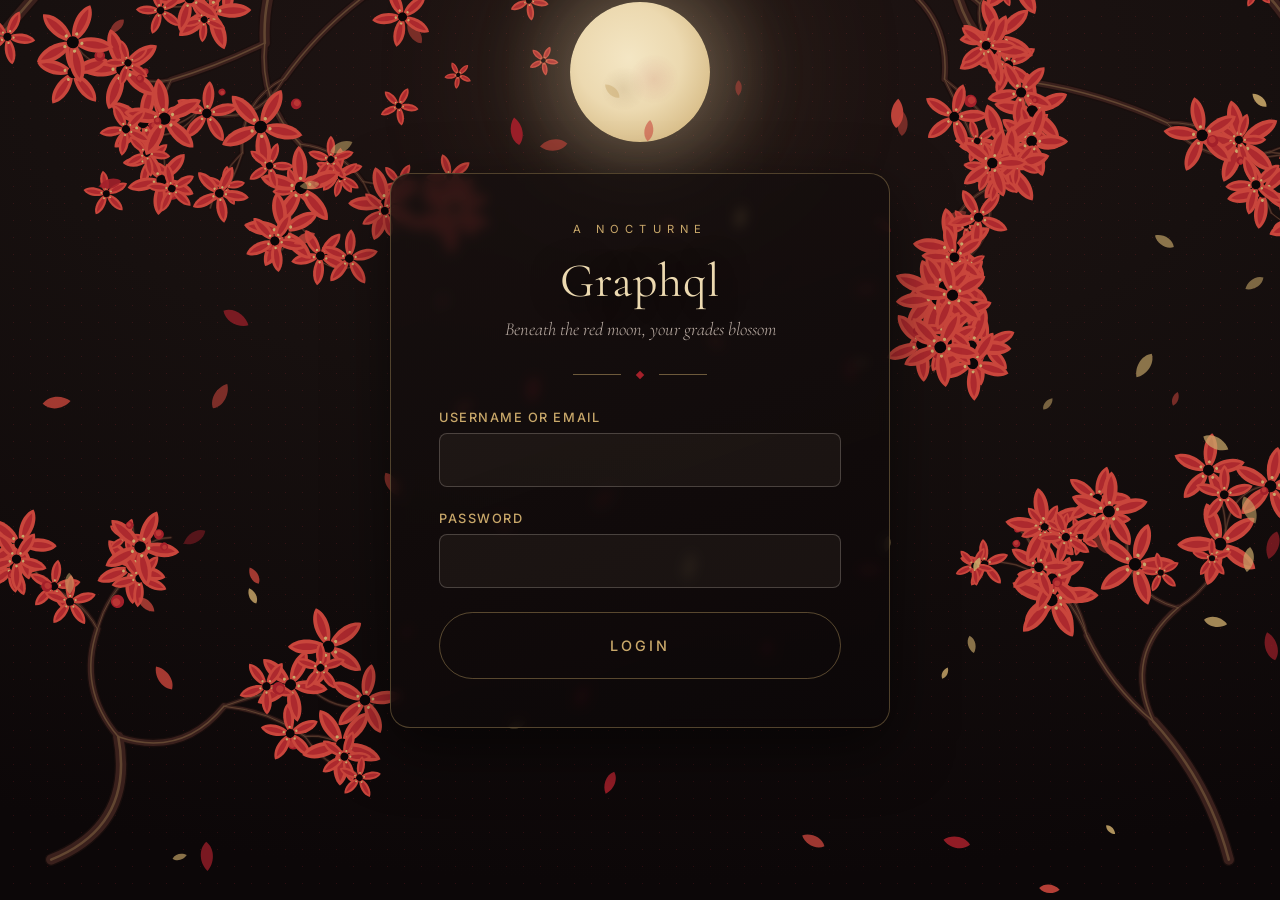
==== commit 8439e4c5: "Troubleshooting petals and JS functionality issues (6a60b98f9945433c25ef6675)" ====
--- a/index.html
+++ b/index.html
@@ -122,27 +122,27 @@
   </div>
 
   <!-- scripts -->
-  <script src="../js/blossom-tree.js"></script>
-  <script src="../js/petal-canvas.js"></script>
-  <script src="../js/config.js"></script>
-  <script src="../js/query.js"></script>
-  <script src="../js/graphs.js"></script>
+  <script src="blossom-tree.js"></script>
+  <script src="petal-canvas.js"></script>
+  <script src="config.js"></script>
+  <script src="query.js"></script>
+  <script src="graphs.js"></script>
 
   <!-- app modules: order matters (top-level code runs on load) -->
-  <script src="../js/dom.js"></script>
-  <script src="../js/state.js"></script>
-  <script src="../js/utils.js"></script>
-  <script src="../js/api.js"></script>
-  <script src="../js/ui.js"></script>
-  <script src="../js/auth.js"></script>
-  <script src="../js/audit.js"></script>
-  <script src="../js/user.js"></script>
-  <script src="../js/xp.js"></script>
-  <script src="../js/grades-filter.js"></script>
-  <script src="../js/grades.js"></script>
-  <script src="../js/profile.js"></script>
-  <script src="../js/events.js"></script>
+  <script src="dom.js"></script>
+  <script src="state.js"></script>
+  <script src="utils.js"></script>
+  <script src="api.js"></script>
+  <script src="ui.js"></script>
+  <script src="auth.js"></script>
+  <script src="audit.js"></script>
+  <script src="user.js"></script>
+  <script src="xp.js"></script>
+  <script src="grades-filter.js"></script>
+  <script src="grades.js"></script>
+  <script src="profile.js"></script>
+  <script src="events.js"></script>
 
-  <script src="../js/sidebar.js"></script>
+  <script src="sidebar.js"></script>
 </body>
-</html>+</html>
